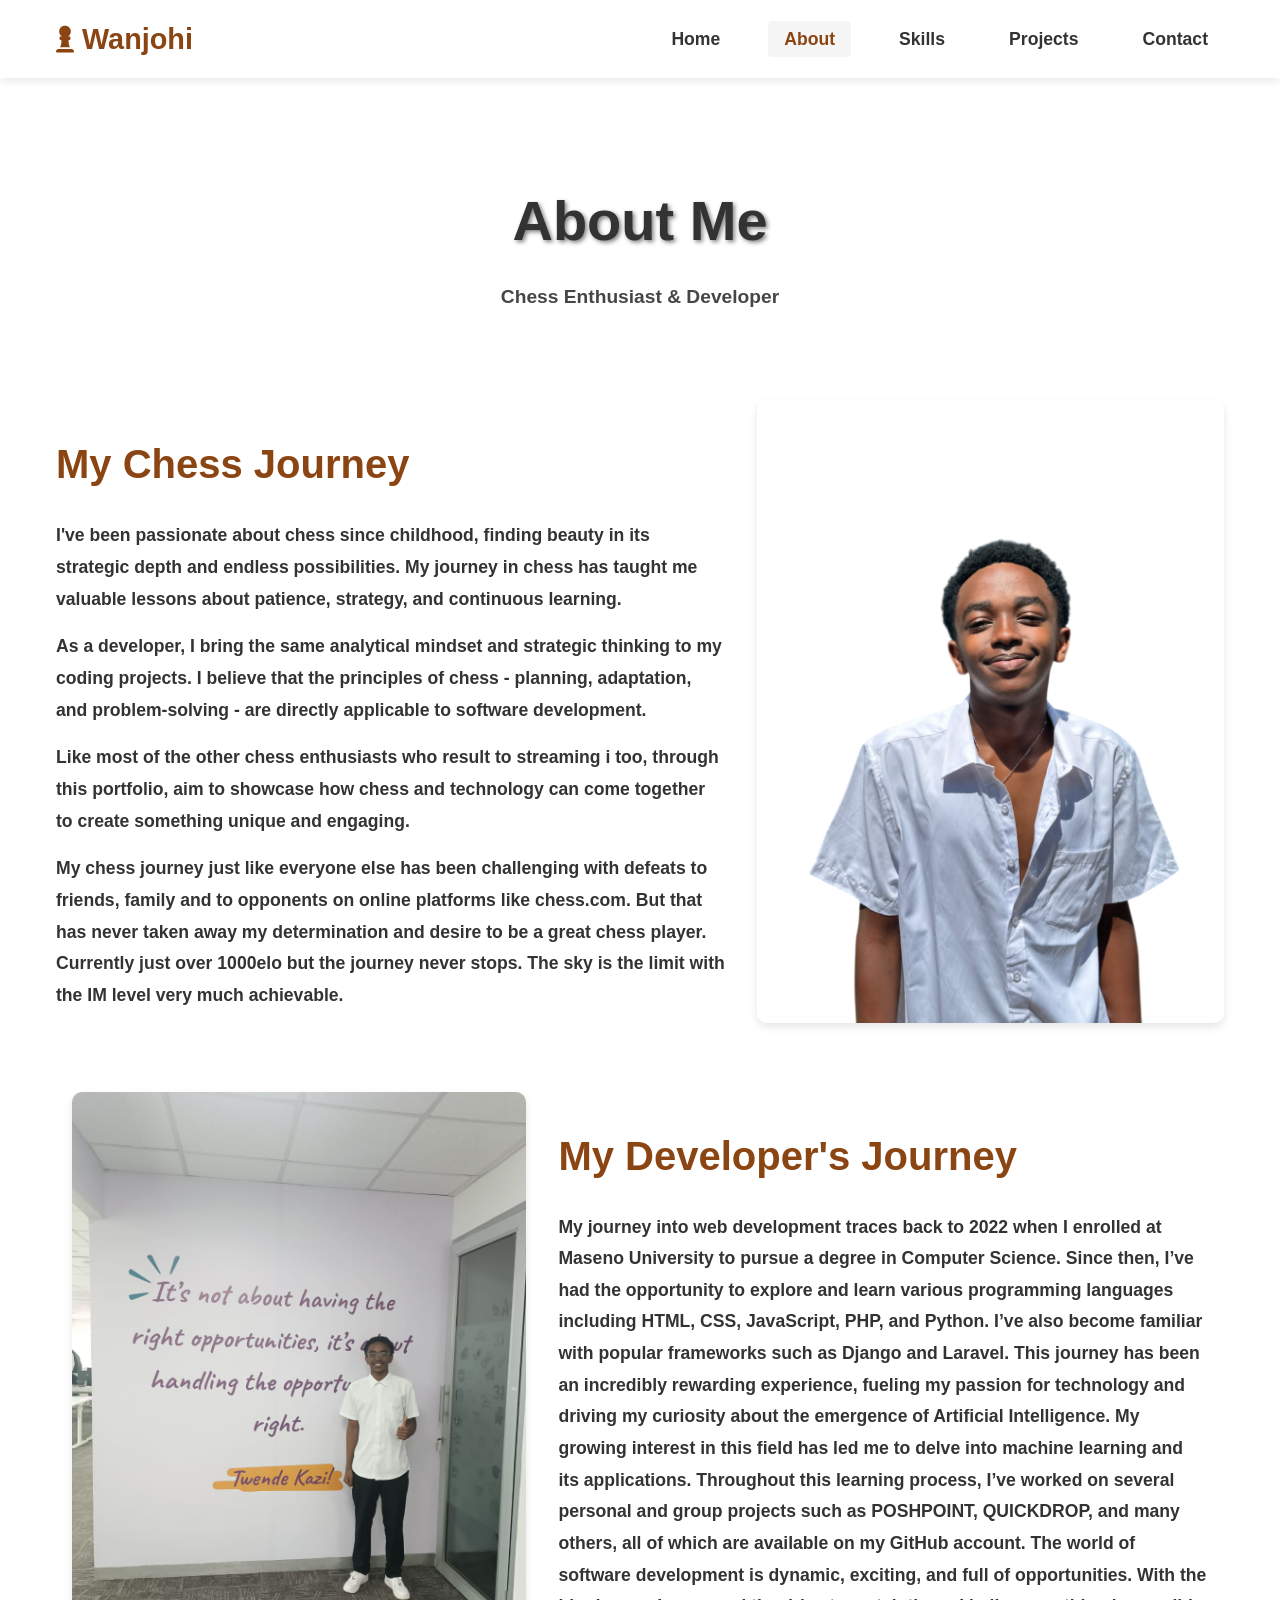
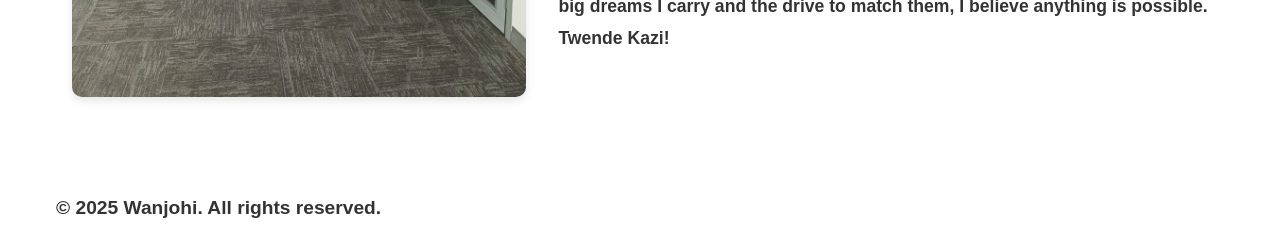
==== about.html @ e93692e4 "Initial commit" ====
<!DOCTYPE html>
<html lang="en">
<head>
    <meta charset="UTF-8">
    <meta name="viewport" content="width=device-width, initial-scale=1.0">
    <title>About - Wanjohi's Chess Portfolio</title>
    <link rel="stylesheet" href="styles.css">
    <link rel="stylesheet" href="https://cdnjs.cloudflare.com/ajax/libs/font-awesome/6.0.0/css/all.min.css">
    <link rel="preconnect" href="https://fonts.googleapis.com">
    <link rel="preconnect" href="https://fonts.gstatic.com" crossorigin>
</head>
<body>
    <!-- Navigation Bar -->
    <nav class="navbar">
        <div class="nav-container">
            <a href="index.html" class="nav-logo"><i class="fas fa-chess-pawn"></i> Wanjohi</a>
            <ul class="nav-menu">
                <li><a href="home.html">Home</a></li>
                <li><a href="about.html" class="active">About</a></li>
                <li><a href="skills.html">Skills</a></li>
                <li><a href="projects.html">Projects</a></li>
                <li><a href="contact.html">Contact</a></li>
            </ul>
            <div class="hamburger">
                <span class="bar"></span>
                <span class="bar"></span>
                <span class="bar"></span>
            </div>
        </div>
    </nav>
    
    <main> <!-- Wrap main content -->
        <!-- Hero Section -->
        <section class="hero-section">
            <div class="container">
                <div class="hero-info">
                    <h1>About Me</h1>
                    <p>Chess Enthusiast & Developer</p>
                </div>
            </div>
        </section>

        <div class="container">
            <div class="about-content">
                <div class="about-text">
                    <h2>My Chess Journey</h2>
                    <p>I've been passionate about chess since childhood, finding beauty in its strategic depth and endless possibilities. My journey in chess has taught me valuable lessons about patience, strategy, and continuous learning.</p>
                    <p>As a developer, I bring the same analytical mindset and strategic thinking to my coding projects. I believe that the principles of chess - planning, adaptation, and problem-solving - are directly applicable to software development.</p>
                    <p>Like most of the other chess enthusiasts who result to streaming i too, through this portfolio, aim to showcase how chess and technology can come together to create something unique and engaging.</p>
                    <p>My chess journey just like everyone else has been challenging with defeats to friends, family and to opponents on online platforms like chess.com. But that has never taken away my determination and desire to be a great chess player. Currently just over 1000elo but the journey never stops. The sky is the limit with the IM level very much achievable.</p>
                </div>
                <img src="./images/aboutimage1.png" alt="Chess Player" class="about-page-image">
            </div>
        </div>

        <!-- Developer Section -->
        <div class="container developer-section">
            <div class="developer-content">
                <img src="./images/aboutimage2.jpg" alt="Developer Image" class="developer-page-image"> <!-- Placeholder image -->
                <div class="developer-text">
                    <h2>My Developer's Journey</h2>
                    <p>My journey into web development traces back to 2022 when I enrolled at Maseno University to pursue a degree in Computer Science. Since then, I’ve had the opportunity to explore and learn various programming languages including HTML, CSS, JavaScript, PHP, and Python. I’ve also become familiar with popular frameworks such as Django and Laravel.

                        This journey has been an incredibly rewarding experience, fueling my passion for technology and driving my curiosity about the emergence of Artificial Intelligence. My growing interest in this field has led me to delve into machine learning and its applications.
                        
                        Throughout this learning process, I’ve worked on several personal and group projects such as POSHPOINT, QUICKDROP, and many others, all of which are available on my GitHub account.
                        
                        The world of software development is dynamic, exciting, and full of opportunities. With the big dreams I carry and the drive to match them, I believe anything is possible. Twende Kazi!</p>
                </div>
            </div>
        </div>

    </main>

    <footer>
        <div class="container">
            <p>&copy; 2025 Wanjohi. All rights reserved.</p>
        </div>
    </footer>

    <script src="script.js"></script>
</body>
</html>
---- styles.css ----
/* General Styles */
/* Root Variables */
:root {
    --primary-color: #8B4513;
    --secondary-color: #654321;
    --text-color: #333;
    --light-bg: #f5f5f5;
    --white: #ffffff;
    --transition: all 0.3s ease;
}

/* Reset and Base Styles */
* {
    margin: 0;
    padding: 0;
    box-sizing: border-box;
}

/* Body Styles */
body {
    font-family: 'Comic Neue', 'Comic Sans MS', cursive, sans-serif;
    line-height: 1.6;
    color: var(--text-color);
    padding-top: 0;
}

/* Navigation Bar Styles (Used on multiple pages) */
.navbar {
    position: fixed;
    top: 0;
    left: 0;
    width: 100%;
    background-color: var(--white);
    box-shadow: 0 2px 10px rgba(0, 0, 0, 0.1);
    z-index: 1000;
}

.nav-container {
    max-width: 1200px;
    margin: 0 auto;
    padding: 1rem;
    display: flex;
    justify-content: space-between;
    align-items: center;
}

.nav-logo {
    font-size: 1.8rem;
    font-weight: 800;
    color: var(--primary-color);
    text-decoration: none;
    font-family: 'Comic Neue', 'Comic Sans MS', cursive, sans-serif;
    transition: var(--transition);
}

.nav-logo:hover {
    transform: scale(1.05);
    color: var(--secondary-color);
}

.nav-menu {
    display: flex;
    list-style: none;
    gap: 2rem;
    font-family: 'Comic Neue', 'Comic Sans MS', cursive, sans-serif;
}

.nav-menu a {
    color: var(--text-color);
    text-decoration: none;
    font-weight: 700;
    transition: var(--transition);
    padding: 0.5rem 1rem;
    border-radius: 4px;
    font-size: 1.1rem;
}

.nav-menu a:hover {
    color: var(--primary-color);
    background-color: var(--light-bg);
}

.nav-menu a.active {
    color: var(--primary-color);
    background-color: var(--light-bg);
}

.hamburger {
    display: none;
    cursor: pointer;
}

.bar {
    display: block;
    width: 25px;
    height: 3px;
    margin: 5px auto;
    background-color: var(--text-color);
    transition: var(--transition);
}

/* Main Content Styles (General) */
main {
    margin-top: 80px;
    padding: 2rem;
}

.container {
    max-width: 1200px;
    margin: 0 auto;
    padding: 0 1rem;
}

/* Shared Hero Section Styles */
.hero-section {
    background-size: cover;
    background-position: center;
    color: var(--black);
    padding: 4rem 0;
    text-align: center;
    /* Background will be overridden by page-specific styles */
}

.hero-info h1 {
    font-size: 3.5rem;
    margin-bottom: 1rem;
    font-family: 'Comic Neue', 'Comic Sans MS', cursive, sans-serif;
    color: var(--black);
    text-shadow: 2px 2px 4px rgba(0, 0, 0, 0.5);
    font-weight: 700;
}

.hero-info p {
    font-size: 1.5rem;
    opacity: 0.9;
    margin-bottom: 1rem;
    font-family: 'Comic Neue', 'Comic Sans MS', cursive, sans-serif;
    font-weight: 700;
}

/* General Container Text Styles (Used on multiple pages) */
.container h2 {
    font-size: 2.5rem;
    color: var(--primary-color);
    margin: 2rem 0 1rem;
    font-family: 'Comic Neue', 'Comic Sans MS', cursive, sans-serif;
    font-weight: bold;
}

.container p {
    font-size: 1.2rem;
    line-height: 1.6;
    color: var(--text-color);
    margin-bottom: 1.5rem;
    font-weight: 700;
}

/* Home Page Specific Styles */

/* About Page Specific Styles */
.about-section {
    padding: 4rem 2rem;
    background-color: var(--light-bg);
}

.about-container {
    max-width: 1200px;
    margin: 0 auto;
    padding: 0 1rem;
}

.about-content {
    display: flex; /* Use Flexbox for layout */
    gap: 2rem; /* Space between text and image */
    align-items: flex-start; /* Align items to the top */
}

.about-text {
    flex: 1; /* Allow the text div to grow and shrink */
}

.about-text h2 {
    font-size: 2.5rem;
    color: var(--primary-color);
    margin-bottom: 1.5rem;
    font-family: 'Comic Neue', 'Comic Sans MS', cursive, sans-serif;
    font-weight: bold;
}

.about-text p {
    font-size: 1.1rem;
    line-height: 1.8;
    color: var(--text-color);
    margin-bottom: 1rem;
    font-weight: 700;
}

.about-page-image { /* Styling for the chess journey image */
    width: 40%; /* Control image width within flex container */
    height: auto;
    border-radius: 10px;
    box-shadow: 0 4px 8px rgba(0, 0, 0, 0.1);
}

/* Developer Section Styles */
.developer-section {
    padding: 4rem 2rem;
    background-color: var(--white); /* Or a different background if desired */
}

.developer-content {
    display: flex; /* Use Flexbox for layout */
    gap: 2rem; /* Space between image and text */
    align-items: flex-start; /* Align items to the top */
}

.developer-page-image { /* Styling for the developer journey image */
    width: 40%; /* Control image width within flex container, adjust as needed */
    height: auto;
    border-radius: 10px;
    box-shadow: 0 4px 8px rgba(0, 0, 0, 0.1);
    /* Image is on the left, so no float needed with flexbox */
}

.developer-text {
    flex: 1; /* Allow the text div to grow and shrink */
}

.developer-text h2 {
    font-size: 2.5rem;
    color: var(--primary-color);
    margin-bottom: 1.5rem;
    font-family: 'Comic Neue', 'Comic Sans MS', cursive, sans-serif;
    font-weight: bold;
}

.developer-text p {
    font-size: 1.1rem;
    line-height: 1.8;
    color: var(--text-color);
    margin-bottom: 1rem;
    font-weight: 700; /* Keeping consistent boldness */
}

/* Skills Page Specific Styles */
.skills-grid {
    display: grid;
    grid-template-columns: repeat(auto-fit, minmax(250px, 1fr));
    gap: 2rem;
    margin-top: 2rem;
}

.skill-card {
    background: #fff;
    padding: 2rem;
    border-radius: 10px;
    text-align: center;
    box-shadow: 0 4px 6px rgba(0, 0, 0, 0.1);
    transition: transform 0.3s ease, box-shadow 0.3s ease;
    cursor: pointer;
}

.skill-card:hover {
    transform: translateY(-5px);
    box-shadow: 0 6px 12px rgba(0, 0, 0, 0.15);
}

.skill-card i {
    font-size: 2.5rem;
    color: var(--primary-color);
    margin-bottom: 1rem;
}

.skill-card h3 {
    margin-bottom: 0.5rem;
    color: var(--primary-color);
}

/* Projects Page Specific Styles */
.projects-grid {
    display: grid;
    grid-template-columns: repeat(auto-fit, minmax(300px, 1fr));
    gap: 2rem;
    margin-top: 2rem;
}

.project-card {
    background-color: var(--white);
    padding: 2rem;
    border-radius: 10px;
    box-shadow: 0 2px 10px rgba(0, 0, 0, 0.1);
    text-align: center;
    display: flex;
    flex-direction: column;
    justify-content: space-between;
}

.project-card:hover {
    transform: translateY(-5px);
    box-shadow: 0 5px 15px rgba(0, 0, 0, 0.2);
}

.project-card h3 {
    margin-bottom: 0.5rem;
    color: var(--primary-color);
}

.project-card p {
    font-size: 1rem;
    color: var(--text-color);
    margin-bottom: 1rem;
}

.see-more-button {
    display: inline-block;
    padding: 0.8rem 1.5rem;
    background-color: var(--secondary-color);
    color: white;
    text-decoration: none;
    border: none;
    border-radius: 5px;
    font-size: 1rem;
    cursor: pointer;
    transition: var(--transition);
    margin-top: 1rem;
    align-self: center;
}

.see-more-button:hover {
    background-color: var(--primary-color);
    transform: translateY(-2px);
}

.project-gallery {
    display: grid;
    grid-template-columns: repeat(auto-fit, minmax(80px, 1fr)); /* Adjust image size as needed */
    gap: 0.5rem;
    margin-top: 1rem;
}

.project-gallery img {
    width: 100%;
    height: auto;
    border-radius: 4px;
    box-shadow: 0 1px 5px rgba(0, 0, 0, 0.1);
}

/* Style to show the details when active */
.project-card.active .project-details {
    display: block; /* Show when parent has 'active' class */
}

/* Project Details Styles */
.project-details {
    display: none; /* Initially hidden */
    margin-top: 1.5rem;
    padding-top: 1.5rem;
    border-top: 1px solid #eee; /* Separator line */
    text-align: left; /* Align details text to the left */
}

.project-details p {
    font-size: 1rem;
    color: var(--text-color);
    margin-bottom: 1rem;
}

/* Contact Page Specific Styles */
.contact-content {
    display: flex;
    gap: 2rem;
    flex-wrap: wrap; /* Allow items to wrap on smaller screens */
}

.contact-info {
    flex: 1; /* Allow contact info to take available space */
    min-width: 300px; /* Minimum width before wrapping */
}

.contact-item {
    display: flex;
    align-items: center;
    margin-bottom: 1rem;
}

.contact-item a {
    display: flex; /* Use flex to align icon and text */
    align-items: center;
    text-decoration: none; /* Remove underline */
    color: var(--text-color); /* Inherit or set text color */
    padding: 0.6rem 0.8rem; /* Reduced padding for smaller size */
    border: 1px solid #ccc; /* Add a border */
    border-radius: 8px; /* Rounded corners */
    transition: var(--transition);
    width: 100%; /* Make link fill the contact-item width */
}

.contact-item a:hover {
    background-color: var(--light-bg); /* Hover effect */
    border-color: var(--primary-color); /* Change border color on hover */
}

.contact-item i {
    margin-right: 10px;
    color: var(--primary-color);
    font-size: 1.2rem;
}

.social-links {
    margin-top: 1.5rem;
}

.social-link {
    display: inline-block;
    margin-right: 15px;
    font-size: 1.8rem;
    color: var(--text-color);
    transition: var(--transition);
}

.social-link:hover {
    color: var(--primary-color);
}

.contact-form {
    flex: 2; /* Allow form to take more space */
    min-width: 300px; /* Minimum width before wrapping */
    display: flex;
    flex-direction: column;
    gap: 1rem; /* Space between form elements */
    background-color: var(--light-bg);
    border-radius: 8px;
    box-shadow: 0 2px 10px rgba(0, 0, 0, 0.05);
    margin-left: 1rem; /* Add left margin to push the form right */
}

.form-group {
    margin-bottom: 0; /* Remove default margin as gap handles spacing */
    position: relative;
}

.contact-form input[type="text"],
.contact-form input[type="email"],
.contact-form input[type="tel"] {
    width: 100%; /* Make input fields take full width of their container */
    padding: 1rem;
    border: 1px solid #ccc;
    border-radius: 4px;
    font-size: 1rem;
    font-family: 'Comic Neue', 'Comic Sans MS', cursive, sans-serif;
    /* Ensure all input fields have the same height implicitly via padding */
}

.contact-form textarea {
    width: 100%; /* Make textarea take full width */
    min-height: 150px; /* Adjust as needed */
    resize: vertical; /* Allow vertical resizing */
    padding: 1rem;
    border: 1px solid #ccc;
    border-radius: 4px;
    font-size: 1rem;
    font-family: 'Comic Neue', 'Comic Sans MS', cursive, sans-serif;
}

.contact-form .submit-button {
    display: inline-block;
    padding: 1rem 2rem;
    background-color: var(--primary-color);
    color: white;
    text-decoration: none;
    border: none;
    border-radius: 5px;
    font-size: 1.1rem;
    cursor: pointer;
    transition: var(--transition);
    font-family: 'Comic Neue', 'Comic Sans MS', cursive, sans-serif;
    font-weight: bold;
}

.contact-form .submit-button:hover {
    background-color: var(--secondary-color);
    transform: translateY(-2px);
}

/* Personal Page Specific Styles */
/* Add any specific styles for personal.html here if needed */

/* Responsive Design */
@media (max-width: 768px) {
    .hamburger {
        display: block;
    }

    .hamburger.active .bar:nth-child(2) {
        opacity: 0;
    }

    .hamburger.active .bar:nth-child(1) {
        transform: translateY(8px) rotate(45deg);
    }

    .hamburger.active .bar:nth-child(3) {
        transform: translateY(-8px) rotate(-45deg);
    }

    .nav-menu {
        position: fixed;
        left: -100%;
        top: 70px;
        gap: 0;
        flex-direction: column;
        background-color: var(--white);
        width: 100%;
        text-align: center;
        transition: 0.3s;
        box-shadow: 0 2px 10px rgba(0, 0, 0, 0.1);
    }

    .nav-menu.active {
        left: 0;
    }

    .nav-menu li {
        margin: 1rem 0;
    }

    .nav-menu a {
        padding: 1rem;
        display: block;
    }

    .about-content,
    .developer-content { /* Apply to both sections */
        flex-direction: column; /* Stack items vertically on smaller screens */
        align-items: center; /* Center items when stacked */
    }

    .about-page-image,
    .developer-page-image { /* Apply to both images */
        width: 80%; /* Adjust image width when stacked */
        margin-bottom: 1rem; /* Add space below image when stacked */
    }
    
    .about-text,
    .developer-text { /* Apply to both text divs */
        flex: none; /* Remove flex grow/shrink when stacked */
    }

    .hero-info h1 {
        font-size: 3rem;
    }

    .hero-info p {
        font-size: 1.2rem;
    }

    .container p {
        font-size: 1rem;
    }
}

/* Image Modal Styles */
.modal {
    display: none; /* Hidden by default */
    position: fixed; /* Stay in place */
    z-index: 10000; /* Sit on top (higher than navbar) */
    padding-top: 60px; /* Location of the box */
    left: 0;
    top: 0;
    width: 100%; /* Full width */
    height: 100%; /* Full height */
    overflow: auto; /* Enable scroll if needed */
    background-color: rgba(0, 0, 0, 0.9); /* Black with opacity */
}

.modal-content {
    margin: auto;
    display: block;
    max-width: 90%;
    max-height: 80%;
}

/* Caption of Modal Image */
#caption {
    margin: auto;
    display: block;
    width: 80%;
    max-width: 700px;
    text-align: center;
    color: #ccc;
    padding: 10px 0;
}

/* Close Button */
.close {
    position: absolute;
    top: 15px;
    right: 35px;
    color: #f1f1f1;
    font-size: 40px;
    font-weight: bold;
    transition: 0.3s;
    cursor: pointer;
}

.close:hover,
.close:focus {
    color: #bbb;
    text-decoration: none;
    cursor: pointer;
}

/* 100% Image Width on Smaller Screens */
@media only screen and (max-width: 700px) {
    .modal-content {
        width: 100%;
    }
}

/* Modal Styles */
.skill-modal {
    display: none;
    position: fixed;
    top: 0;
    left: 0;
    width: 100%;
    height: 100%;
    background-color: rgba(0, 0, 0, 0.7);
    z-index: 1000;
}

.modal-content {
    position: relative;
    background-color: #fff;
    margin: 10% auto;
    padding: 2rem;
    width: 80%;
    max-width: 600px;
    border-radius: 10px;
    box-shadow: 0 4px 6px rgba(0, 0, 0, 0.1);
}

.close-modal {
    position: absolute;
    right: 1rem;
    top: 1rem;
    font-size: 1.5rem;
    cursor: pointer;
    color: #666;
}

.close-modal:hover {
    color: #333;
}

.modal-body {
    margin-top: 1rem;
}

.modal-body h2 {
    color: #333;
    margin-bottom: 1rem;
}

#modalDetails {
    line-height: 1.6;
}

/* Responsive Modal */
@media (max-width: 768px) {
    .modal-content {
        width: 90%;
        margin: 20% auto;
    }
}

/* Chess Board Section Styles */
.chess-board-section {
    display: flex;
    flex-direction: column;
    align-items: center;
    gap: 2rem;
    margin: 4rem 0;
}

.chess-intro {
    color: var(--primary-color);
    font-size: 2rem;
    text-align: center;
    margin-bottom: 1rem;
    font-weight: bold;
}

.chess-board {
    display: grid;
    grid-template-rows: repeat(8, 1fr);
    width: 400px;
    height: 400px;
    border: 2px solid #333;
    margin: 20px auto;
    z-index: 10;
}

.board-row {
    display: grid;
    grid-template-columns: repeat(8, 1fr);
}

.board-square {
    aspect-ratio: 1;
    display: flex;
    align-items: center;
    justify-content: center;
    cursor: pointer;
    transition: background-color 0.2s;
}

.board-square.white {
    background-color: #f0d9b5;
}

.board-square.black {
    background-color: #b58863;
}

.board-square.valid-move {
    position: relative;
}

.board-square.valid-move::after {
    content: '';
    position: absolute;
    width: 25%;
    height: 25%;
    background-color: rgba(0, 255, 0, 0.3);
    border-radius: 50%;
}

.board-square.valid-move:hover {
    background-color: rgba(0, 255, 0, 0.2);
}

.board-square i {
    font-size: 2.5rem;
    transition: transform 0.2s;
}

.board-square i:hover {
    transform: scale(1.1);
}

.white-piece {
    color: #fff;
    text-shadow: 1px 1px 2px rgba(0, 0, 0, 0.5);
}

.black-piece {
    color: #000;
    text-shadow: 1px 1px 2px rgba(255, 255, 255, 0.5);
}

.chess-cta {
    text-align: center;
}

.play-chess-button {
    display: inline-flex;
    align-items: center;
    gap: 0.5rem;
    padding: 1rem 2rem;
    background-color: var(--primary-color);
    color: white;
    text-decoration: none;
    border-radius: 5px;
    font-size: 1.2rem;
    font-weight: bold;
    transition: transform 0.3s ease, background-color 0.3s ease;
}

.play-chess-button:hover {
    background-color: var(--secondary-color);
    transform: translateY(-2px);
}

.play-chess-button i {
    font-size: 1.4rem;
}

/* Responsive Chess Board */
@media (max-width: 500px) {
    .chess-board {
        width: 300px;
        height: 300px;
    }
    
    .board-square i {
        font-size: 2rem;
    }
}

@media (max-width: 350px) {
    .chess-board {
        width: 250px;
        height: 250px;
    }
    
    .board-square i {
        font-size: 1.5rem;
    }
}

/* Explore Section Styles */
.explore-section {
    text-align: center;
    padding: 4rem 0;
    margin-top: 2rem;
}

.explore-intro {
    color: var(--primary-color);
    font-size: 2.5rem;
    margin-bottom: 1rem;
    font-weight: bold;
}

.explore-text {
    font-size: 1.2rem;
    color: var(--text-color);
    margin-bottom: 2rem;
    font-weight: 700;
}

.explore-cta {
    margin-top: 2rem;
}

.cta-button {
    display: inline-block;
    padding: 1rem 2rem;
    background-color: var(--primary-color);
    color: white;
    text-decoration: none;
    border-radius: 5px;
    font-size: 1.2rem;
    font-weight: bold;
    transition: transform 0.3s ease, background-color 0.3s ease;
}

.cta-button:hover {
    background-color: var(--secondary-color);
    transform: translateY(-2px);
}

/* Responsive Explore Section */
@media (max-width: 768px) {
    .explore-intro {
        font-size: 2rem;
    }
    
    .explore-text {
        font-size: 1.1rem;
    }
}
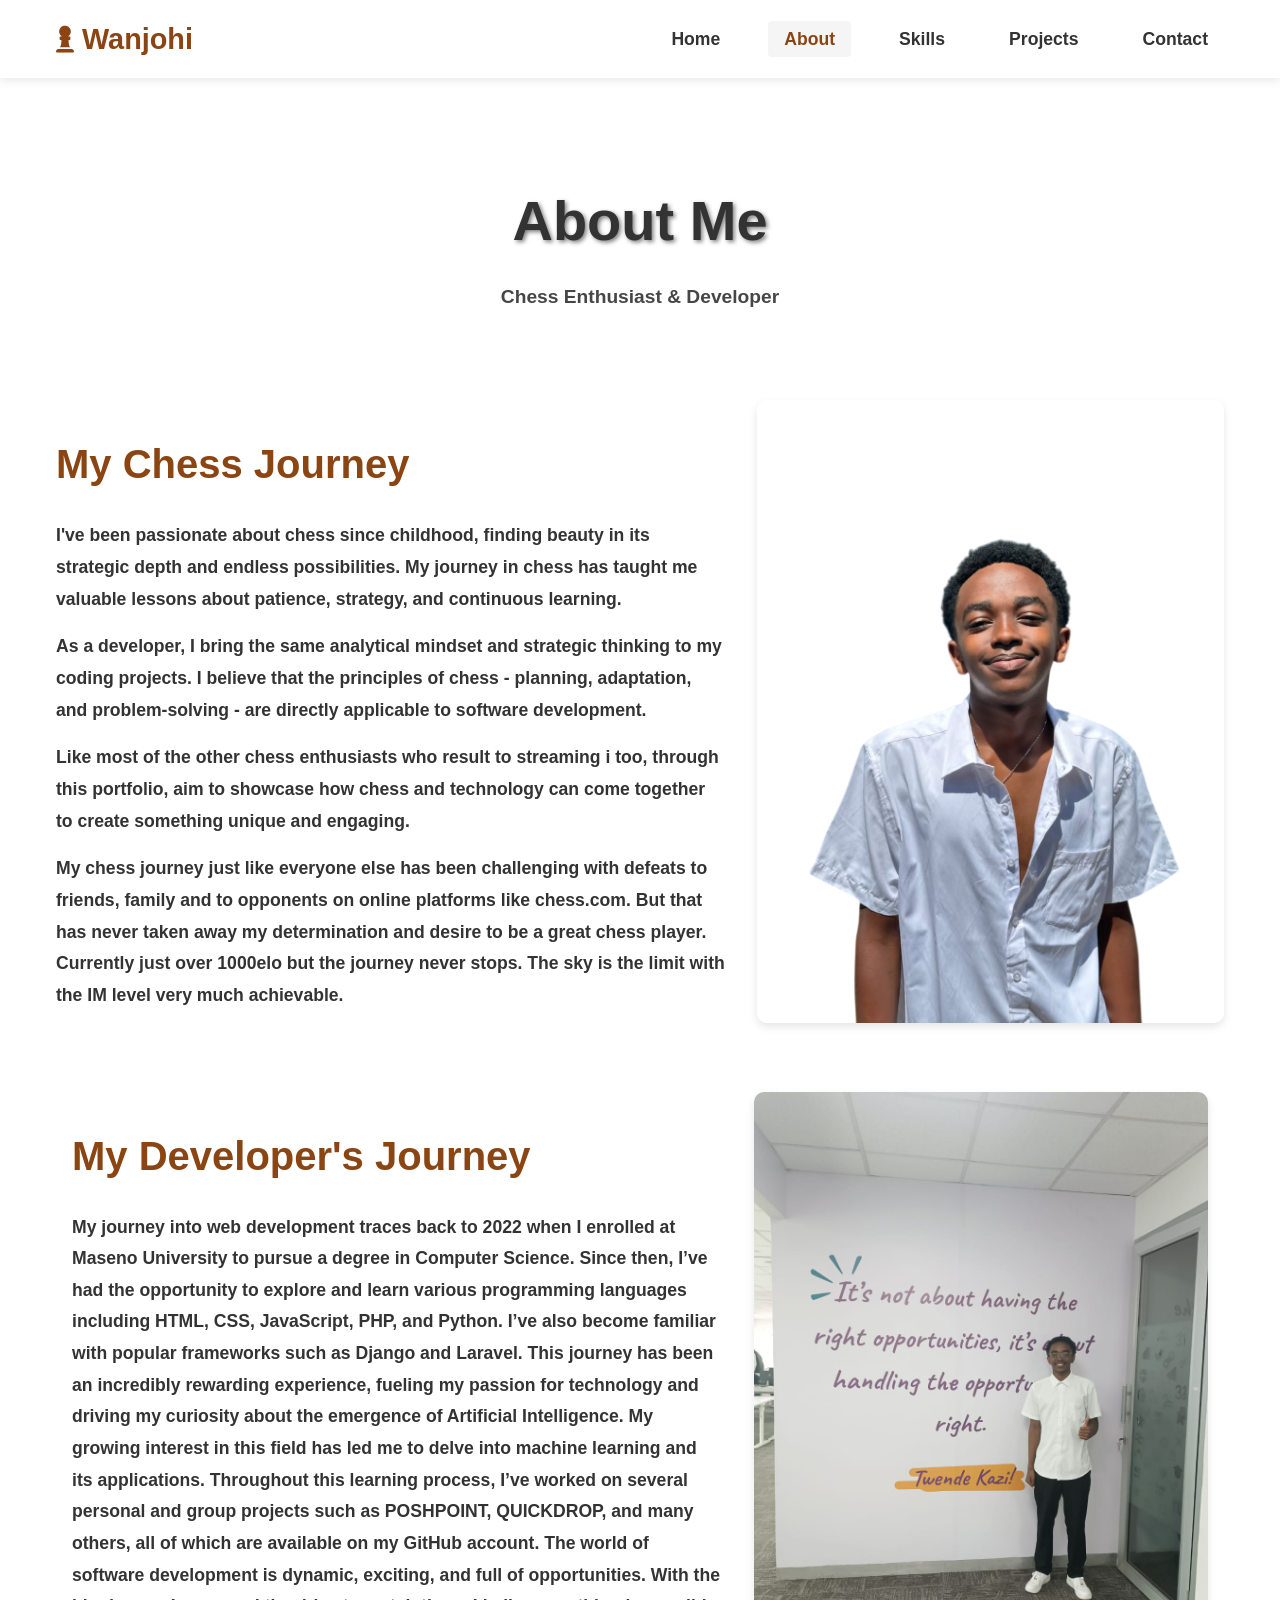
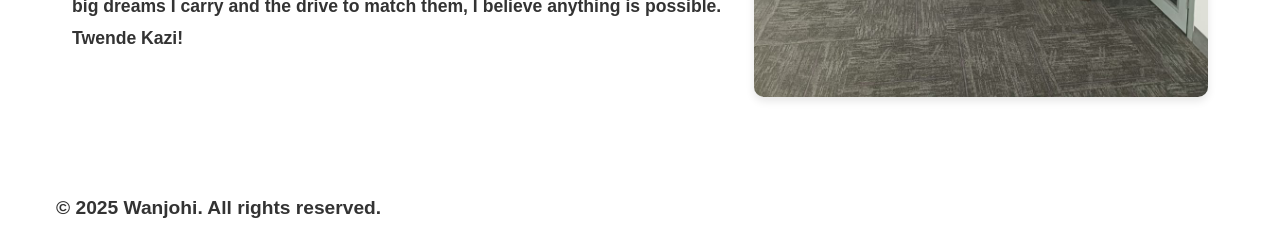
==== commit e6fef93a: "Improve mobile responsiveness and update chess piece layout on index page" ====
--- a/about.html
+++ b/about.html
@@ -56,7 +56,6 @@
         <!-- Developer Section -->
         <div class="container developer-section">
             <div class="developer-content">
-                <img src="./images/aboutimage2.jpg" alt="Developer Image" class="developer-page-image"> <!-- Placeholder image -->
                 <div class="developer-text">
                     <h2>My Developer's Journey</h2>
                     <p>My journey into web development traces back to 2022 when I enrolled at Maseno University to pursue a degree in Computer Science. Since then, I’ve had the opportunity to explore and learn various programming languages including HTML, CSS, JavaScript, PHP, and Python. I’ve also become familiar with popular frameworks such as Django and Laravel.
@@ -67,6 +66,7 @@
                         
                         The world of software development is dynamic, exciting, and full of opportunities. With the big dreams I carry and the drive to match them, I believe anything is possible. Twende Kazi!</p>
                 </div>
+                <img src="./images/aboutimage2.jpg" alt="Developer Image" class="developer-page-image"> <!-- Placeholder image -->
             </div>
         </div>
 
--- a/styles.css
+++ b/styles.css
@@ -279,7 +279,7 @@
 /* Projects Page Specific Styles */
 .projects-grid {
     display: grid;
-    grid-template-columns: repeat(auto-fit, minmax(300px, 1fr));
+    grid-template-columns: 1fr;
     gap: 2rem;
     margin-top: 2rem;
 }
@@ -860,4 +860,100 @@
     .explore-text {
         font-size: 1.1rem;
     }
+} 
+
+@media (max-width: 600px) {
+  .projects-grid {
+    display: grid;
+    grid-template-columns: 1fr;
+    gap: 1.2rem;
+  }
+  .project-card {
+    margin: 0 auto;
+    width: 95%;
+    padding: 1.2rem;
+  }
+}
+
+/* Mobile grid for chess pieces on index.html */
+@media (max-width: 600px) {
+  .chess-intro {
+    display: grid;
+    grid-template-columns: 1fr 1fr;
+    grid-gap: 1rem;
+    width: 98%;
+    max-width: 400px;
+    height: auto;
+    position: static;
+    margin: 0 auto 1.5rem auto;
+  }
+  .intro-piece {
+    position: static !important;
+    margin: 0 auto;
+    width: 100%;
+    display: flex;
+    flex-direction: column;
+    align-items: center;
+    justify-content: center;
+  }
+  .intro-piece img {
+    width: 90px;
+    max-width: 100%;
+  }
+  .piece-label {
+    font-size: 1rem;
+    padding: 0.2rem 0.5rem;
+  }
+  .homepage-text h1 {
+    font-size: 1.3rem;
+  }
+  .homepage-text p {
+    font-size: 0.95rem;
+  }
+} 
+
+@media (max-width: 600px) {
+  .about-content,
+  .contact-content,
+  .skills-grid,
+  .personal-content {
+    flex-direction: column !important;
+    align-items: center !important;
+    gap: 1.2rem !important;
+    padding: 0.5rem !important;
+  }
+  .developer-content {
+    flex-direction: column-reverse !important;
+    align-items: center !important;
+    gap: 1.2rem !important;
+    padding: 0.5rem !important;
+  }
+  .about-page-image,
+  .developer-page-image {
+    width: 90% !important;
+    margin-bottom: 1rem !important;
+  }
+  .skill-card,
+  .contact-info,
+  .contact-form {
+    width: 100% !important;
+    min-width: unset !important;
+    margin: 0.5rem 0 !important;
+  }
+  .skills-grid {
+    grid-template-columns: 1fr !important;
+  }
+  .container h2,
+  .hero-info h1 {
+    font-size: 1.5rem !important;
+  }
+  .container p,
+  .hero-info p {
+    font-size: 1rem !important;
+  }
+  .login-form,
+  .personal-info {
+    width: 100% !important;
+    margin: 0.5rem 0 !important;
+  }
 } 
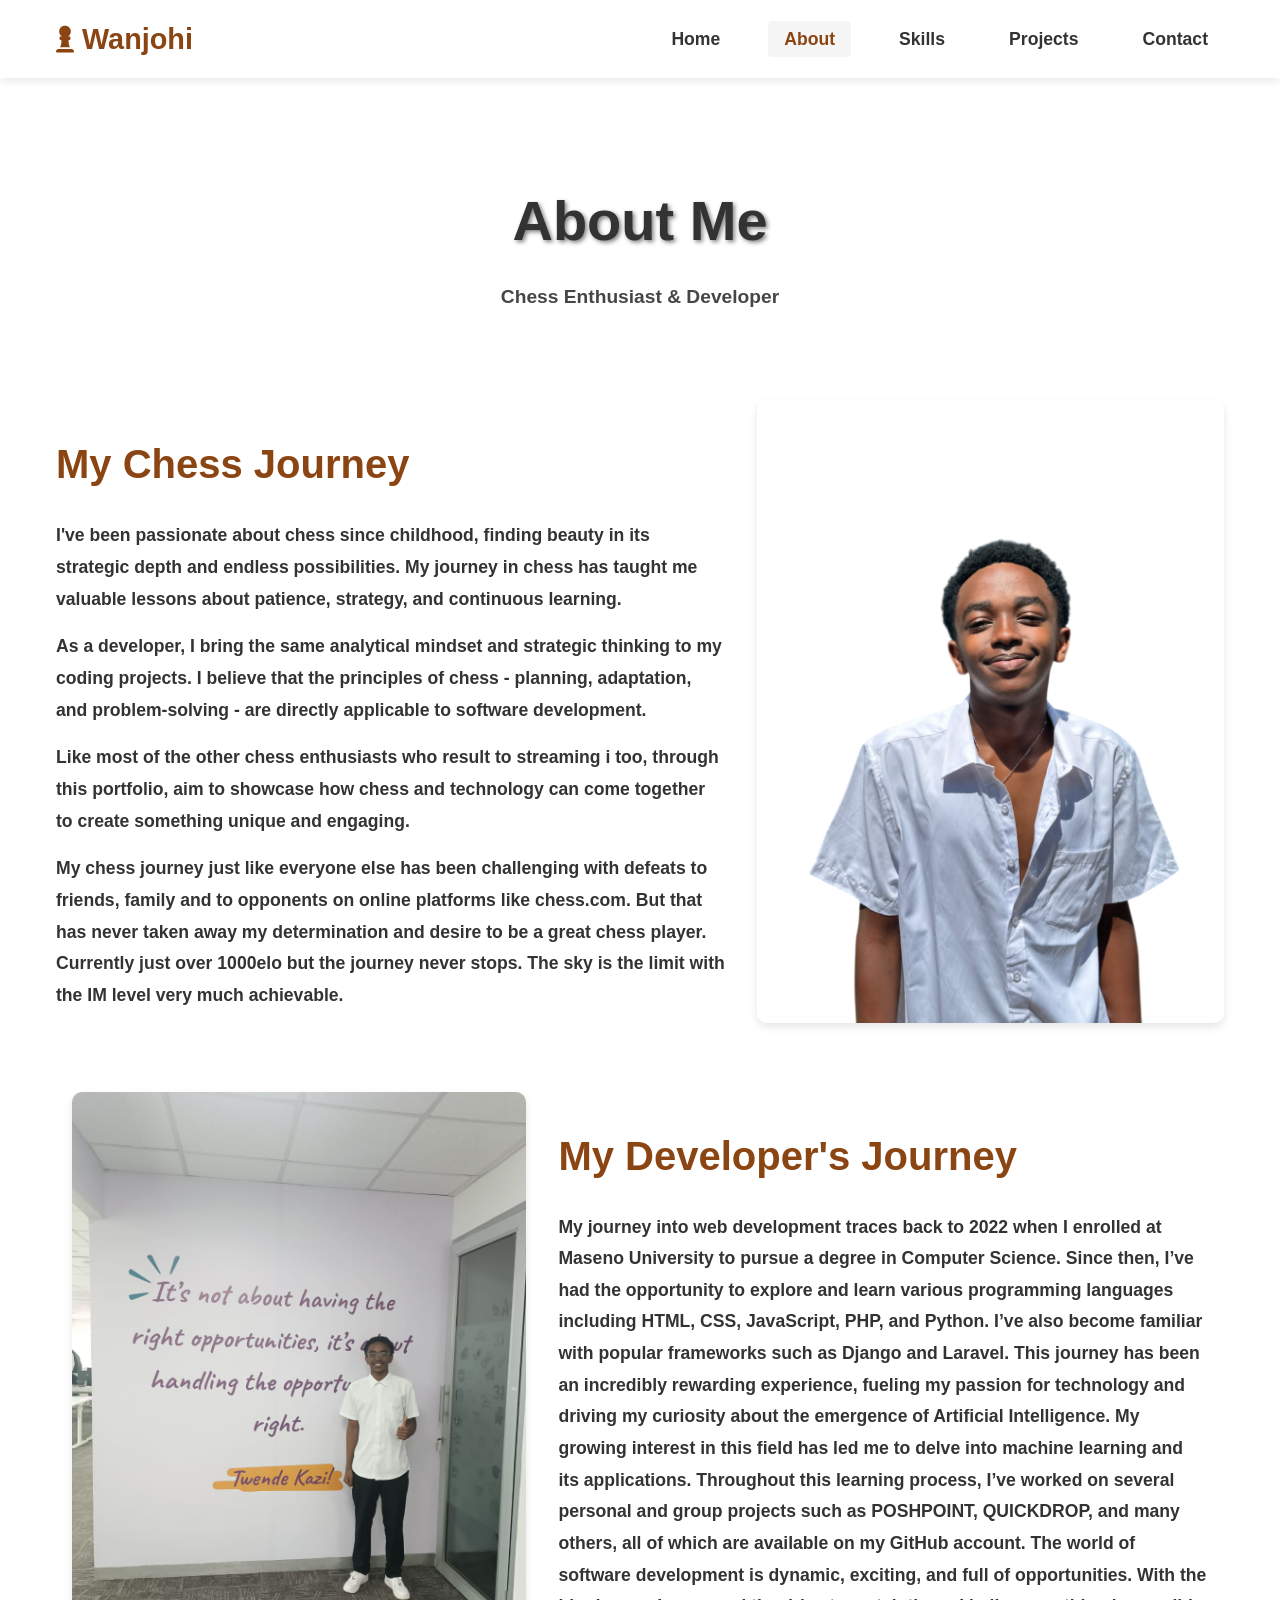
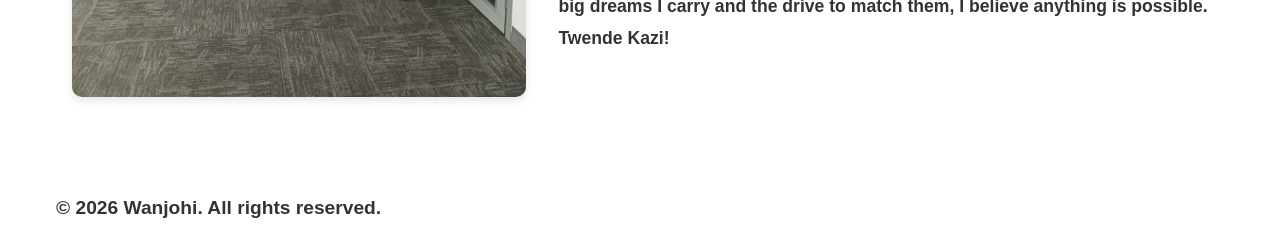
==== commit 002ded68: "Update footer copyright year" ====
--- a/about.html
+++ b/about.html
@@ -74,7 +74,7 @@
 
     <footer>
         <div class="container">
-            <p>&copy; 2025 Wanjohi. All rights reserved.</p>
+            <p>&copy; 2026 Wanjohi. All rights reserved.</p>
         </div>
     </footer>
 
--- a/styles.css
+++ b/styles.css
@@ -923,7 +923,7 @@
     padding: 0.5rem !important;
   }
   .developer-content {
-    flex-direction: column-reverse !important;
+    flex-direction: column !important;
     align-items: center !important;
     gap: 1.2rem !important;
     padding: 0.5rem !important;
@@ -956,4 +956,63 @@
     width: 100% !important;
     margin: 0.5rem 0 !important;
   }
+} 
+
+@media (min-width: 901px) {
+  .about-content {
+    display: flex;
+    flex-direction: row;
+    align-items: flex-start;
+    gap: 2rem;
+  }
+  .about-text {
+    order: 1;
+    flex: 1;
+  }
+  .about-page-image {
+    order: 2;
+    width: 40%;
+    height: auto;
+    border-radius: 10px;
+    box-shadow: 0 4px 8px rgba(0, 0, 0, 0.1);
+  }
+  .developer-content {
+    display: flex;
+    flex-direction: row;
+    align-items: flex-start;
+    gap: 2rem;
+  }
+  .developer-page-image {
+    order: 1;
+    width: 40%;
+    height: auto;
+    border-radius: 10px;
+    box-shadow: 0 4px 8px rgba(0, 0, 0, 0.1);
+  }
+  .developer-text {
+    order: 2;
+    flex: 1;
+  }
+} 
+
+@media (max-width: 900px) {
+  .about-content {
+    flex-direction: column !important;
+    align-items: center !important;
+    gap: 1.2rem !important;
+    padding: 0.5rem !important;
+    display: flex !important;
+  }
+  .developer-content {
+    flex-direction: column !important;
+    align-items: center !important;
+    gap: 1.2rem !important;
+    padding: 0.5rem !important;
+    display: flex !important;
+  }
+  .about-page-image,
+  .developer-page-image {
+    width: 90% !important;
+    margin-bottom: 1rem !important;
+  }
 } 
